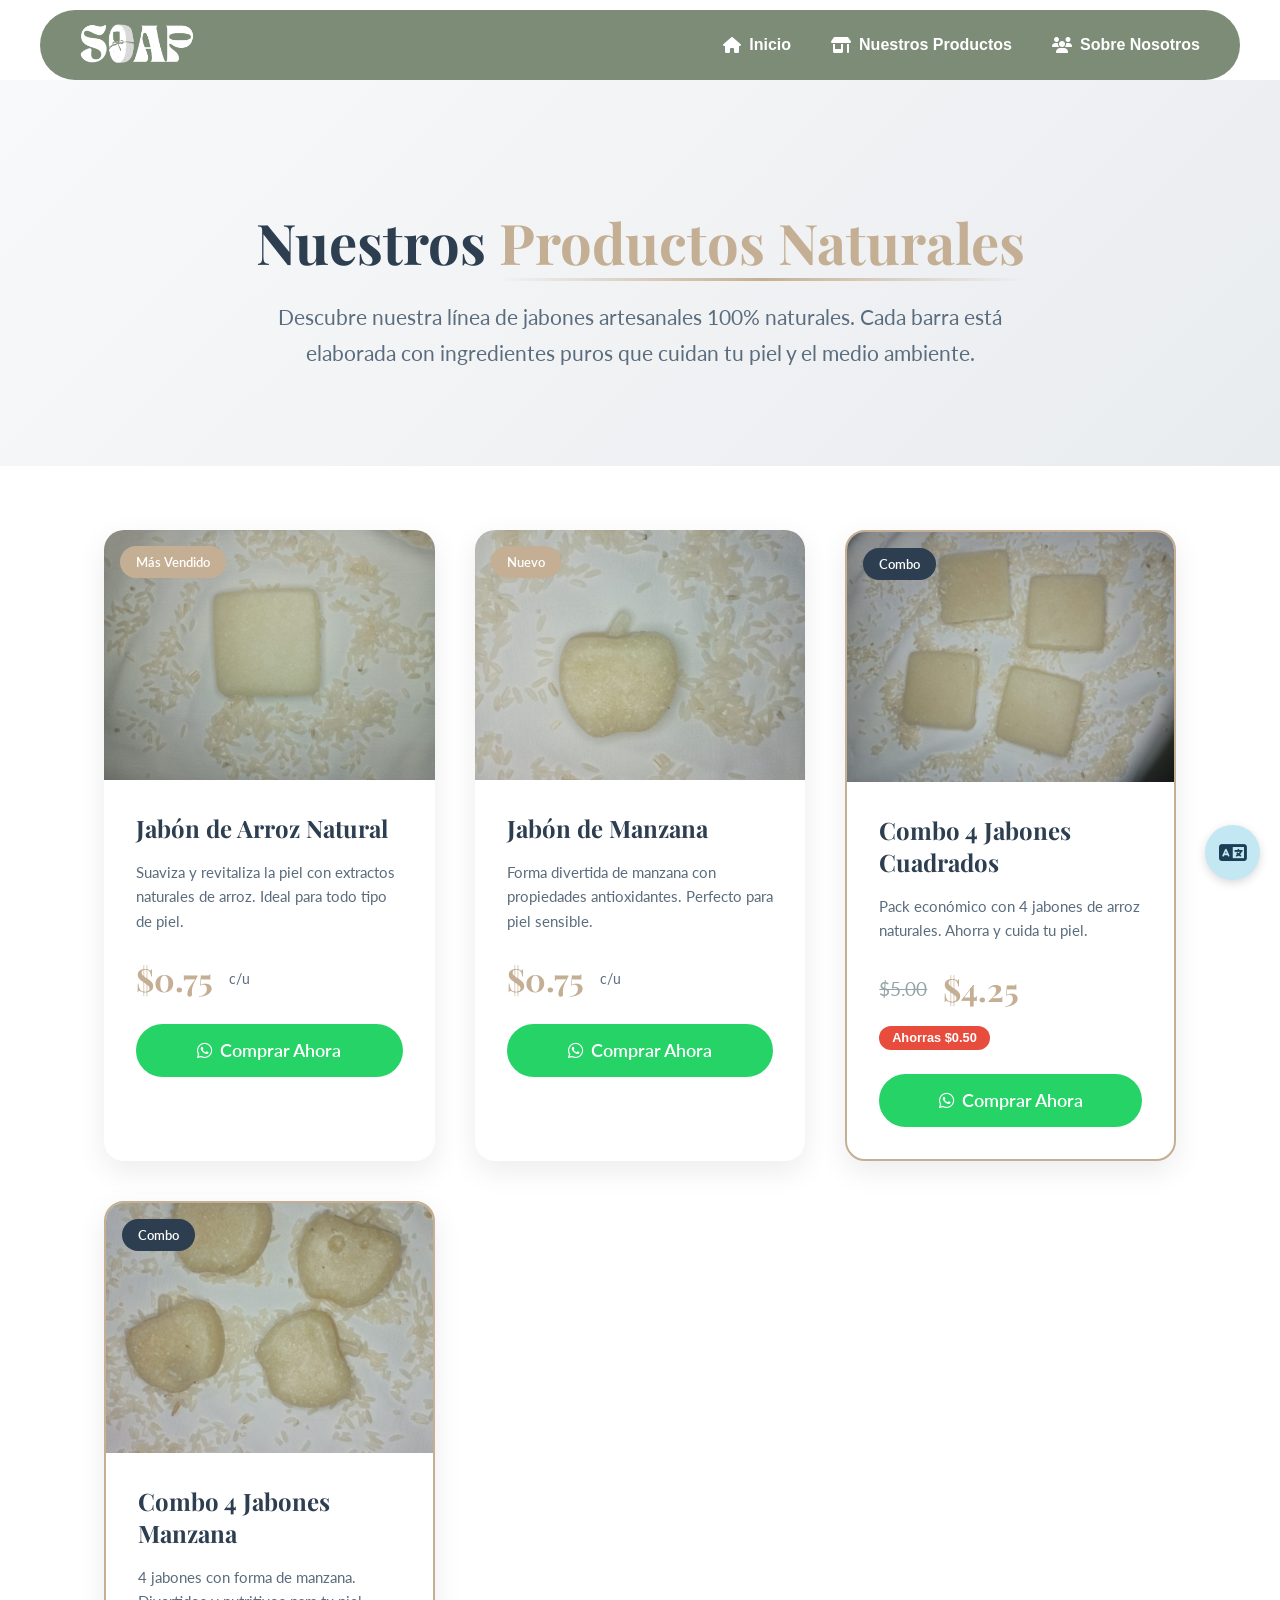
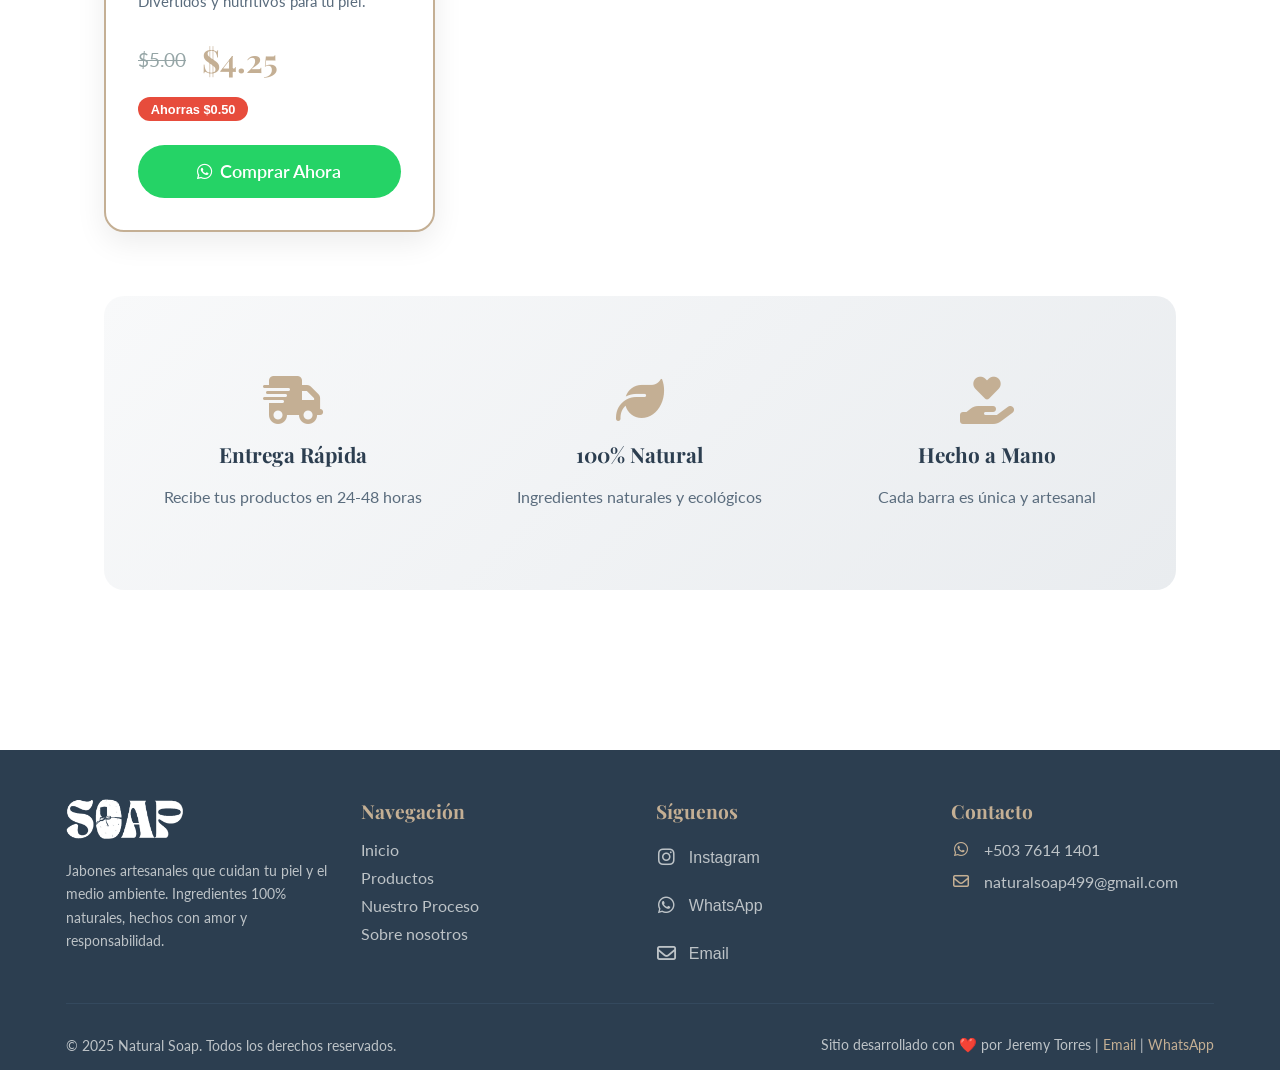
==== productos.html @ 233ad86f "Update productos.html" ====
<!DOCTYPE html>
<html lang="es">
<head>
  <meta charset="UTF-8">
  <meta name="viewport" content="width=device-width, initial-scale=1.0">
  <title>Natural Soap - Productos</title>
    <!-- Google Fonts -->
  <link rel="preconnect" href="https://fonts.googleapis.com">
  <link rel="preconnect" href="https://fonts.gstatic.com" crossorigin>
  <link href="https://fonts.googleapis.com/css2?family=Lato:ital,wght@0,400;0,700;1,400&family=Playfair+Display:wght@700&display=swap" rel="stylesheet">
  <!-- Styles -->
  <link rel="stylesheet" href="assets/css/global.css">
  <link rel="stylesheet" href="https://cdnjs.cloudflare.com/ajax/libs/font-awesome/6.5.0/css/all.min.css">
  <link rel="stylesheet" href="assets/css/pages/productos.css">
  <!-- Favicon -->
  <link rel="icon" href="img-sources/Soap-logo.png">
</head>
<body>
  <header id="main-header">
    <div class="logo">
      <img src="img-sources/soap_fixed_transparent@2x.png" alt="Logo Soap">
    </div>

    <!-- Botón menú hamburguesa redondo - AHORA AL FINAL -->
    <div class="menu-toggle">
      <i class="fa-solid fa-bars"></i>
    </div>

    <nav>
      <ul>
        <li><a href="index.html"><i class="fa-solid fa-house"></i> <span data-translate="header_home">Inicio</span></a></li>
        <li><a href="productos.html"><i class="fa-solid fa-shop"></i> <span data-translate="header_products">Nuestros Productos</span></a></li>
        <li><a href="sobre-nosotros.html"><i class="fa-solid fa-users"></i> <span data-translate="header_about">Sobre Nosotros</span></a></li>
      </ul>
    </nav>
  </header>

  <!-- Burbuja de idioma -->
<div id="lang-bubble" class="lang-bubble">
  <i class="fa-solid fa-language"></i>
  <div class="lang-options">
    <button data-lang="es">🇪🇸 Español</button>
    <button data-lang="en">🇬🇧 English</button>
    <button id="secret-page">🌱 Aprender</button>
  </div>
</div>
<main>


<!-- Hero Section -->
<section class="products-hero">
  <div class="container">
    <div class="hero-content">
      <h1 class="hero-title" data-translate="products_hero_title">Nuestros <span class="highlight">Productos Naturales</span></h1>
      <p class="hero-description" data-translate="products_hero_description">
        Descubre nuestra línea de jabones artesanales 100% naturales. 
        Cada barra está elaborada con ingredientes puros que cuidan tu piel y el medio ambiente.
      </p>
    </div>
  </div>
</section>

<!-- Products Section -->
<section class="products-section">
  <div class="container">
    <div class="products-grid">
      <!-- Jabón de Arroz Individual -->
      <div class="product-card">
        <div class="product-image">
          <img src="img-sources/Soap1.jpeg" alt="Jabón de Arroz" class="product-img">
          <div class="product-badge">Más Vendido</div>
        </div>
        <div class="product-info">
          <h3 class="product-name" data-translate="product_rice_title">Jabón de Arroz Natural</h3>
          <p class="product-description" data-translate="product_rice_description">
            Suaviza y revitaliza la piel con extractos naturales de arroz. Ideal para todo tipo de piel.
          </p>
          <div class="product-price">
            <span class="price">$0.75</span>
            <span class="unit" data-translate="product_unit">c/u</span>
          </div>
          <button class="btn primary buy-btn" data-product="Jabón de Arroz Individual - $0.75">
            <i class="fab fa-whatsapp"></i>
            <span data-translate="product_buy_button">Comprar Ahora</span>
          </button>
        </div>
      </div>

      <!-- Jabón de Manzana Individual -->
      <div class="product-card">
        <div class="product-image">
          <img src="img-sources/Soap2.jpeg" alt="Jabón de Manzana" class="product-img">
          <div class="product-badge">Nuevo</div>
        </div>
        <div class="product-info">
          <h3 class="product-name" data-translate="product_apple_title">Jabón de Manzana</h3>
          <p class="product-description" data-translate="product_apple_description">
            Forma divertida de manzana con propiedades antioxidantes. Perfecto para piel sensible.
          </p>
          <div class="product-price">
            <span class="price">$0.75</span>
            <span class="unit" data-translate="product_unit">c/u</span>
          </div>
          <button class="btn primary buy-btn" data-product="Jabón de Manzana Individual - $0.75">
            <i class="fab fa-whatsapp"></i>
            <span data-translate="product_buy_button">Comprar Ahora</span>
          </button>
        </div>
      </div>

      <!-- Combo 4 Jabones Cuadrados -->
      <div class="product-card combo-card">
        <div class="product-image">
          <img src="img-sources/Soap-combo1.jpeg" alt="Combo 4 Jabones Cuadrados" class="product-img">
          <div class="product-badge combo-badge" data-translate="product_combo">Combo</div>
        </div>
        <div class="product-info">
          <h3 class="product-name" data-translate="product_combo_square_title">Combo 4 Jabones Cuadrados</h3>
          <p class="product-description" data-translate="product_combo_square_description">
            Pack económico con 4 jabones de arroz naturales. Ahorra y cuida tu piel.
          </p>
          <div class="product-price">
            <span class="old-price">$5.00</span>
            <span class="price">$4.25</span>
            <span class="save-badge" data-translate="product_save">Ahorras $0.50</span>
          </div>
          <button class="btn primary buy-btn" data-product="Combo 4 Jabones Cuadrados - $2.50">
            <i class="fab fa-whatsapp"></i>
            <span data-translate="product_buy_button">Comprar Ahora</span>
          </button>
        </div>
      </div>

      <!-- Combo 4 Jabones Manzana -->
      <div class="product-card combo-card">
        <div class="product-image">
          <img src="img-sources/Soap-combo2.jpeg" alt="Combo 4 Jabones Manzana" class="product-img">
          <div class="product-badge combo-badge" data-translate="product_combo">Combo</div>
        </div>
        <div class="product-info">
          <h3 class="product-name" data-translate="product_combo_apple_title">Combo 4 Jabones Manzana</h3>
          <p class="product-description" data-translate="product_combo_apple_description">
            4 jabones con forma de manzana. Divertidos y nutritivos para tu piel.
          </p>
          <div class="product-price">
            <span class="old-price">$5.00</span>
            <span class="price">$4.25</span>
            <span class="save-badge" data-translate="product_save">Ahorras $0.50</span>
          </div>
          <button class="btn primary buy-btn" data-product="Combo 4 Jabones Manzana - $2.50">
            <i class="fab fa-whatsapp"></i>
            <span data-translate="product_buy_button">Comprar Ahora</span>
          </button>
        </div>
      </div>
    </div>

    <!-- Benefits Section -->
    <div class="products-benefits">
      <div class="benefits-grid">
        <div class="benefit-item">
          <i class="fas fa-shipping-fast"></i>
          <h4 data-translate="benefit_delivery_title">Entrega Rápida</h4>
          <p data-translate="benefit_delivery_description">Recibe tus productos en 24-48 horas</p>
        </div>
        <div class="benefit-item">
          <i class="fas fa-leaf"></i>
          <h4 data-translate="benefit_eco_title2">100% Natural</h4>
          <p data-translate="benefit_eco_description2">Ingredientes naturales y ecológicos</p>
        </div>
        <div class="benefit-item">
          <i class="fas fa-hand-holding-heart"></i>
          <h4 data-translate="benefit_handmade_title2">Hecho a Mano</h4>
          <p data-translate="benefit_handmade_description2">Cada barra es única y artesanal</p>
        </div>
      </div>
    </div>
  </div>
</section>


<footer class="main-footer">
  <div class="container">
    <div class="footer-content">
      <!-- Columna 1: Logo y descripción -->
      <div class="footer-column">
        <img src="img-sources/soap_fixed_transparent@2x.png" alt="Natural Soap" class="footer-logo">
        <p class="footer-description" data-translate="footer_description">
          Jabones artesanales que cuidan tu piel y el medio ambiente. 
          Ingredientes 100% naturales, hechos con amor y responsabilidad.
        </p>
      </div>

      <!-- Columna 2: Enlaces rápidos -->
      <div class="footer-column">
        <h4 data-translate="footer_navigation">Navegación</h4>
        <ul class="footer-links">
          <li><a href="index.php" data-translate="footer_links_home">Inicio</a></li>
          <li><a href="productos.php" data-translate="footer_links_products">Productos</a></li>
          <li><a href="index.php#proceso" data-translate="footer_links_process">Nuestro Proceso</a></li>
          <li><a href="sobre-nosotros.php" data-translate="footer_links_about">Sobre nosotros</a></li>
        </ul>
      </div>

      <!-- Columna 3: Redes sociales -->
      <div class="footer-column">
        <h4 data-translate="footer_follow">Síguenos</h4>
        <div class="social-links">
          <a href="https://instagram.com/naturalsoap" target="_blank" class="social-link">
            <i class="fab fa-instagram"></i>
            <span data-translate="footer_instagram">Instagram</span>
          </a>
          <a href="https://wa.me/50376141401" target="_blank" class="social-link">
            <i class="fab fa-whatsapp"></i>
            <span data-translate="footer_whatsapp">WhatsApp</span>
          </a>
          <a href="mailto:naturalsoap499@gmail.com" class="social-link">
            <i class="far fa-envelope"></i>
            <span data-translate="footer_email">Email</span>
          </a>
        </div>
      </div>

      <!-- Columna 4: Contacto -->
      <div class="footer-column">
        <h4 data-translate="footer_contact">Contacto</h4>
        <div class="contact-info">
          <p><i class="fab fa-whatsapp"></i> <span data-translate="footer_phone">+503 7614 1401</span></p>
          <p><i class="far fa-envelope"></i> naturalsoap499@gmail.com</p>
        </div>
      </div>
    </div>

    <!-- Línea divisoria -->
    <div class="footer-divider"></div>

    <!-- Créditos discretos -->
    <div class="footer-bottom">
      <div class="copyright">
        <p data-translate="footer_copyright">&copy; 2025 Natural Soap. Todos los derechos reservados.</p>
      </div>
      <div class="developer-credit">
        <p>
          <span data-translate="footer_developer">Sitio desarrollado con ❤️ por Jeremy Torres</span> | 
          <a href="mailto:jeremy.torres2026@adoc.superate.org.sv" class="credit-link" data-translate="footer_developer_email">Email</a> | 
          <a href="https://wa.me/50361429731" target="_blank" class="credit-link" data-translate="footer_developer_whatsapp">WhatsApp</a>
        </p>
      </div>
    </div>
  </div>
</footer>

</main>
  <script src="assets/js/global.js"></script>
  <script src="assets/js/pages/productos.js"></script>
</body>

</html>
---- assets/css/global.css ----
/* Reset */
* {
  margin: 0;
  padding: 0;
  box-sizing: border-box;
}

body {
  font-family: Arial, sans-serif;
  padding-top: 80px;
}

/* Header */
#main-header {
  position: fixed;
  top: 0;
  left: 50%;
  transform: translateX(-50%);
  width: 95%;
  max-width: 1200px;
  margin: 10px auto;
  background-color: #7C8C77;
  border-radius: 50px;
  display: flex;
  align-items: center;
  justify-content: space-between;
  padding: 0.8rem 2.5rem;
  transition: all 0.3s ease;
  z-index: 1000;
}

#main-header.scrolled {
  background-color: rgba(124, 140, 119, 0.90);
  box-shadow: 0 2px 10px rgba(0,0,0,0.3);
}

.logo img {
  height: 40px;
}

/* Navegación desktop */
nav ul {
  display: flex;
  list-style: none;
  gap: 2.5rem;
}

nav a {
  text-decoration: none;
  color: #fff;
  font-weight: bold;
  display: flex;
  align-items: center;
  gap: 0.5rem;
  transition: color 0.3s ease;
  padding: 0.5rem 0;
}

nav a:hover {
  color: #c8e6c9;
}

/* Menú Hamburguesa Redondo - POSICIÓN CORREGIDA */
.menu-toggle {
  display: none;
  width: 45px;
  height: 45px;
  border-radius: 50%;
  background: rgba(255, 255, 255, 0.2);
  justify-content: center;
  align-items: center;
  cursor: pointer;
  transition: all 0.3s cubic-bezier(0.4, 0, 0.2, 1);
  color: white;
  font-weight: bold;
  font-size: 1.2rem;
  border: none;
  z-index: 1002;
  margin-left: auto; /* ESTA LÍNEA LO EMPUJA A LA DERECHA */
}

.menu-toggle:hover {
  background: rgba(255, 255, 255, 0.3);
  transform: scale(1.05);
}

.menu-toggle.active {
  background: rgba(255, 255, 255, 0.25);
}

/* Overlay - EFECTO MEJORADO */
.overlay {
  position: fixed;
  top: 0;
  left: 0;
  width: 100%;
  height: 100%;
  background: rgba(0,0,0,0.7); /* MÁS OSCURO PARA MEJOR FOCO */
  z-index: 998;
  display: none;
  opacity: 0;
  transition: opacity 0.4s ease;
  backdrop-filter: blur(2px); /* EFECTO DE DESENFOQUE MEJORADO */
}

.overlay.active {
  display: block;
  opacity: 1;
}

/* Responsive */
@media (max-width: 768px) {
  #main-header {
    padding: 0.8rem 1.5rem;
    width: 90%;
  }
  
  .menu-toggle {
    display: flex;
    position: relative;
    right: 0;
  }

  /* Ocultar navegación normal en móvil */
  nav ul {
    position: fixed;
    top: 0;
    right: -100%;
    width: 80%;
    max-width: 300px;
    height: 100vh;
    background-color: #7C8C77;
    flex-direction: column;
    justify-content: flex-start;
    align-items: center;
    padding-top: 100px;
    gap: 2rem;
    transition: all 0.4s cubic-bezier(0.4, 0, 0.2, 1);
    z-index: 1001;
    margin: 0;
    border-radius: 0;
    box-shadow: -5px 0 15px rgba(0,0,0,0.3);
  }

  nav ul.active {
    right: 0;
  }

  /* Efecto scrolled para el menú móvil */
  #main-header.scrolled nav ul {
    background-color: rgba(124, 140, 119, 0.88);
  }

  nav a {
    font-size: 1.1rem;
    padding: 0.8rem 1.5rem;
    border-radius: 25px;
    transition: all 0.3s ease;
    width: 100%;
    text-align: center;
    justify-content: center;
  }

  nav a:hover {
    background: rgba(255, 255, 255, 0.1);
    color: #c8e6c9;
  }

  /* Asegurar que el botón hamburguesa esté a la derecha */
  #main-header {
    justify-content: space-between;
  }
  
  .menu-toggle {
    order: 2; /* Fuerza al botón a estar al final */
  }
  
  .logo {
    order: 1; /* Logo al inicio */
  }
  
  nav {
    order: 3; /* Navegación al final (oculta en móvil) */
  }
}

/* Estilos adicionales para asegurar posición del botón */
@media (max-width: 768px) {
  #main-header {
    display: flex;
    justify-content: space-between;
    align-items: center;
  }
  
  .menu-toggle {
    margin-left: auto;
    flex-shrink: 0;
  }
}

/* Footer Styles */
.main-footer {
  background: #2c3e50;
  color: #ecf0f1;
  padding: 3rem 0 1rem;
  margin-top: 4rem;
}

.footer-content {
  display: grid;
  grid-template-columns: repeat(auto-fit, minmax(250px, 1fr));
  gap: 2rem;
  margin-bottom: 2rem;
}

.footer-column h4 {
  font-family: 'Playfair Display', serif;
  color: #C4AF94;
  margin-bottom: 1rem;
  font-size: 1.2rem;
}

.footer-logo {
  max-width: 120px;
  margin-bottom: 1rem;
  filter: brightness(0) invert(1);
}

.footer-description {
  font-family: 'Lato', sans-serif;
  line-height: 1.6;
  color: #bdc3c7;
  font-size: 0.9rem;
}

.footer-links {
  list-style: none;
  padding: 0;
}

.footer-links li {
  margin-bottom: 0.5rem;
}

.footer-links a {
  color: #bdc3c7;
  text-decoration: none;
  transition: color 0.3s ease;
  font-family: 'Lato', sans-serif;
}

.footer-links a:hover {
  color: #C4AF94;
}

.social-links {
  display: flex;
  flex-direction: column;
  gap: 0.8rem;
}

.social-link {
  display: flex;
  align-items: center;
  gap: 0.8rem;
  color: #bdc3c7;
  text-decoration: none;
  transition: all 0.3s ease;
  padding: 0.5rem 0;
}

.social-link:hover {
  color: #C4AF94;
  transform: translateX(5px);
}

.social-link i {
  font-size: 1.2rem;
  width: 20px;
  text-align: center;
}

.contact-info p {
  display: flex;
  align-items: center;
  gap: 0.8rem;
  color: #bdc3c7;
  margin-bottom: 0.8rem;
  font-family: 'Lato', sans-serif;
}

.contact-info i {
  color: #C4AF94;
  width: 20px;
  text-align: center;
}

.footer-divider {
  border-top: 1px solid #34495e;
  margin: 2rem 0;
}

.footer-bottom {
  display: flex;
  justify-content: space-between;
  align-items: center;
  flex-wrap: wrap;
  gap: 1rem;
}

.footer-bottom p {
  margin: 0;
  color: #bdc3c7;
  font-family: 'Lato', sans-serif;
  font-size: 0.9rem;
}

.developer-credit {
  text-align: right;
}

.credit-link {
  color: #C4AF94;
  text-decoration: none;
  transition: color 0.3s ease;
}

.credit-link:hover {
  color: #ecf0f1;
  text-decoration: underline;
}

/* Responsive Design */
@media (max-width: 768px) {
  .footer-content {
    grid-template-columns: 1fr;
    text-align: center;
  }

  .social-links {
    align-items: center;
  }

  .contact-info p {
    justify-content: center;
  }

  .footer-bottom {
    flex-direction: column;
    text-align: center;
  }

  .developer-credit {
    text-align: center;
  }
}

@media (max-width: 480px) {
  .main-footer {
    padding: 2rem 0 1rem;
  }
  
  .footer-content {
    gap: 1.5rem;
  }
}


/* Estilo burbuja de idiomas*/

.lang-bubble {
  position: fixed;
  bottom: 20px;
  right: 20px;
  background: #c3e7f3; /* azul celeste pastel pálido */
  border-radius: 50%;
  width: 55px;
  height: 55px;
  display: flex;
  align-items: center;
  justify-content: center;
  box-shadow: 0 3px 10px rgba(0,0,0,0.15);
  cursor: pointer;
  z-index: 9999;
  font-size: 22px;
  color: #1b3f56;
  transition: all 0.3s ease;
}

.lang-bubble:hover {
  background: #b0def0;
}

.lang-options {
  position: absolute;
  bottom: 70px;
  right: 0;
  background: #ffffff;
  border-radius: 10px;
  box-shadow: 0 3px 10px rgba(0,0,0,0.15);
  display: none;
  flex-direction: column;
  padding: 5px;
}

.lang-options button {
  border: none;
  background: none;
  padding: 8px 12px;
  cursor: pointer;
  text-align: left;
  font-size: 14px;
  transition: background 0.2s;
}

.lang-options button:hover {
  background: #eef6f8;
}

.lang-bubble.active .lang-options {
  display: flex;
}


/* Asegurar que el footer tenga el mismo padding que las demás secciones */
.main-footer .container {
  max-width: 1200px;
  margin: 0 auto;
  padding: 0 2%;
}

/* Para pantallas muy pequeñas */
@media (max-width: 480px) {
  .main-footer .container {
    padding: 0 1rem;
  }
}
---- assets/css/pages/productos.css ----
/* Products Page Styles */
.products-hero {
  background: linear-gradient(135deg, #f8f9fa 0%, #e9ecef 100%);
  padding: 8rem 0 4rem;
  text-align: center;
}

.products-hero .hero-content {
  max-width: 800px;
  margin: 0 auto;
}

.products-hero .hero-title {
  font-family: 'Playfair Display', serif;
  font-size: 3.5rem;
  font-weight: 700;
  line-height: 1.2;
  color: #2c3e50;
  margin-bottom: 1.5rem;
  opacity: 0;
  animation: fadeInUp 1s ease 0.2s forwards;
}

.products-hero .hero-description {
  font-family: 'Lato', sans-serif;
  font-size: 1.3rem;
  line-height: 1.7;
  color: #5a6c7d;
  margin-bottom: 2rem;
  opacity: 0;
  animation: fadeInUp 1s ease 0.5s forwards;
}

.highlight {
  color: #C4AF94;
  position: relative;
}

.highlight::after {
  content: '';
  position: absolute;
  bottom: -2px;
  left: 0;
  width: 100%;
  height: 3px;
  background: linear-gradient(90deg, transparent, #C4AF94, transparent);
  animation: pulseLine 2s ease-in-out infinite;
}

/* Products Section */
.products-section {
  padding: 4rem 0 6rem;
  background: white;
}

.container {
  max-width: 1200px;
  margin: 0 auto;
  padding: 0 5%;
}

.products-grid {
  display: grid;
  grid-template-columns: repeat(auto-fit, minmax(280px, 1fr));
  gap: 2.5rem;
  margin-bottom: 4rem;
}

.product-card {
  background: white;
  border-radius: 20px;
  overflow: hidden;
  box-shadow: 0 10px 30px rgba(0, 0, 0, 0.08);
  transition: all 0.3s cubic-bezier(0.4, 0, 0.2, 1);
  position: relative;
  opacity: 0;
  transform: translateY(30px);
}

.product-card.visible {
  opacity: 1;
  transform: translateY(0);
}

.product-card:hover {
  transform: translateY(-10px);
  box-shadow: 0 20px 40px rgba(0, 0, 0, 0.15);
}

.combo-card {
  border: 2px solid #C4AF94;
}

.product-image {
  position: relative;
  height: 250px;
  overflow: hidden;
  background: linear-gradient(135deg, #f8f9fa 0%, #e9ecef 100%);
}

.product-img {
  width: 100%;
  height: 100%;
  object-fit: cover;
  transition: transform 0.5s ease;
}

.product-card:hover .product-img {
  transform: scale(1.05);
}

.product-badge {
  position: absolute;
  top: 1rem;
  left: 1rem;
  background: #C4AF94;
  color: white;
  padding: 0.5rem 1rem;
  border-radius: 25px;
  font-family: 'Lato', sans-serif;
  font-size: 0.8rem;
  font-weight: 600;
  z-index: 2;
}

.combo-badge {
  background: #2c3e50;
}

.product-info {
  padding: 2rem;
}

.product-name {
  font-family: 'Playfair Display', serif;
  font-size: 1.5rem;
  color: #2c3e50;
  margin-bottom: 1rem;
}

.product-description {
  font-family: 'Lato', sans-serif;
  color: #5a6c7d;
  line-height: 1.6;
  margin-bottom: 1.5rem;
  font-size: 0.95rem;
}

.product-price {
  display: flex;
  align-items: center;
  gap: 1rem;
  margin-bottom: 1.5rem;
  flex-wrap: wrap;
}

.price {
  font-family: 'Playfair Display', serif;
  font-size: 2rem;
  font-weight: 700;
  color: #C4AF94;
}

.old-price {
  font-family: 'Lato', sans-serif;
  font-size: 1.2rem;
  color: #95a5a6;
  text-decoration: line-through;
}

.unit {
  font-family: 'Lato', sans-serif;
  color: #5a6c7d;
  font-size: 0.9rem;
}

.save-badge {
  background: #e74c3c;
  color: white;
  padding: 0.3rem 0.8rem;
  border-radius: 15px;
  font-size: 0.8rem;
  font-weight: 600;
}

/* Buy Button */
.buy-btn {
  width: 100%;
  padding: 1rem 2rem;
  border-radius: 50px;
  border: none;
  background: #25D366;
  color: white;
  font-family: 'Lato', sans-serif;
  font-weight: 600;
  font-size: 1.1rem;
  cursor: pointer;
  transition: all 0.3s ease;
  display: flex;
  align-items: center;
  justify-content: center;
  gap: 0.5rem;
}

.buy-btn:hover {
  background: #20bd5c;
  transform: translateY(-2px);
  box-shadow: 0 8px 20px rgba(37, 211, 102, 0.3);
}

/* Benefits Section */
.products-benefits {
  margin-top: 4rem;
  padding: 3rem 2rem;
  background: linear-gradient(135deg, #f8f9fa 0%, #e9ecef 100%);
  border-radius: 20px;
}

.benefits-grid {
  display: grid;
  grid-template-columns: repeat(auto-fit, minmax(250px, 1fr));
  gap: 2rem;
}

.benefit-item {
  text-align: center;
  padding: 2rem 1rem;
}

.benefit-item i {
  font-size: 3rem;
  color: #C4AF94;
  margin-bottom: 1rem;
}

.benefit-item h4 {
  font-family: 'Playfair Display', serif;
  font-size: 1.3rem;
  color: #2c3e50;
  margin-bottom: 1rem;
}

.benefit-item p {
  font-family: 'Lato', sans-serif;
  color: #5a6c7d;
  line-height: 1.6;
}

/* Animations */
@keyframes fadeInUp {
  from {
    opacity: 0;
    transform: translateY(30px);
  }
  to {
    opacity: 1;
    transform: translateY(0);
  }
}

@keyframes pulseLine {
  0%, 100% {
    opacity: 0.5;
  }
  50% {
    opacity: 1;
  }
}

/* Responsive Design */
@media (max-width: 768px) {
  .products-hero {
    padding: 6rem 0 3rem;
  }
  
  .products-hero .hero-title {
    font-size: 2.5rem;
  }
  
  .products-hero .hero-description {
    font-size: 1.1rem;
  }
  
  .products-grid {
    grid-template-columns: 1fr;
    gap: 2rem;
  }
  
  .product-info {
    padding: 1.5rem;
  }
  
  .product-name {
    font-size: 1.3rem;
  }
  
  .benefits-grid {
    grid-template-columns: 1fr;
  }
}

@media (max-width: 480px) {
  .products-hero .hero-title {
    font-size: 2rem;
  }
  
  .product-price {
    flex-direction: column;
    align-items: flex-start;
    gap: 0.5rem;
  }
  
  .products-benefits {
    padding: 2rem 1rem;
  }
}
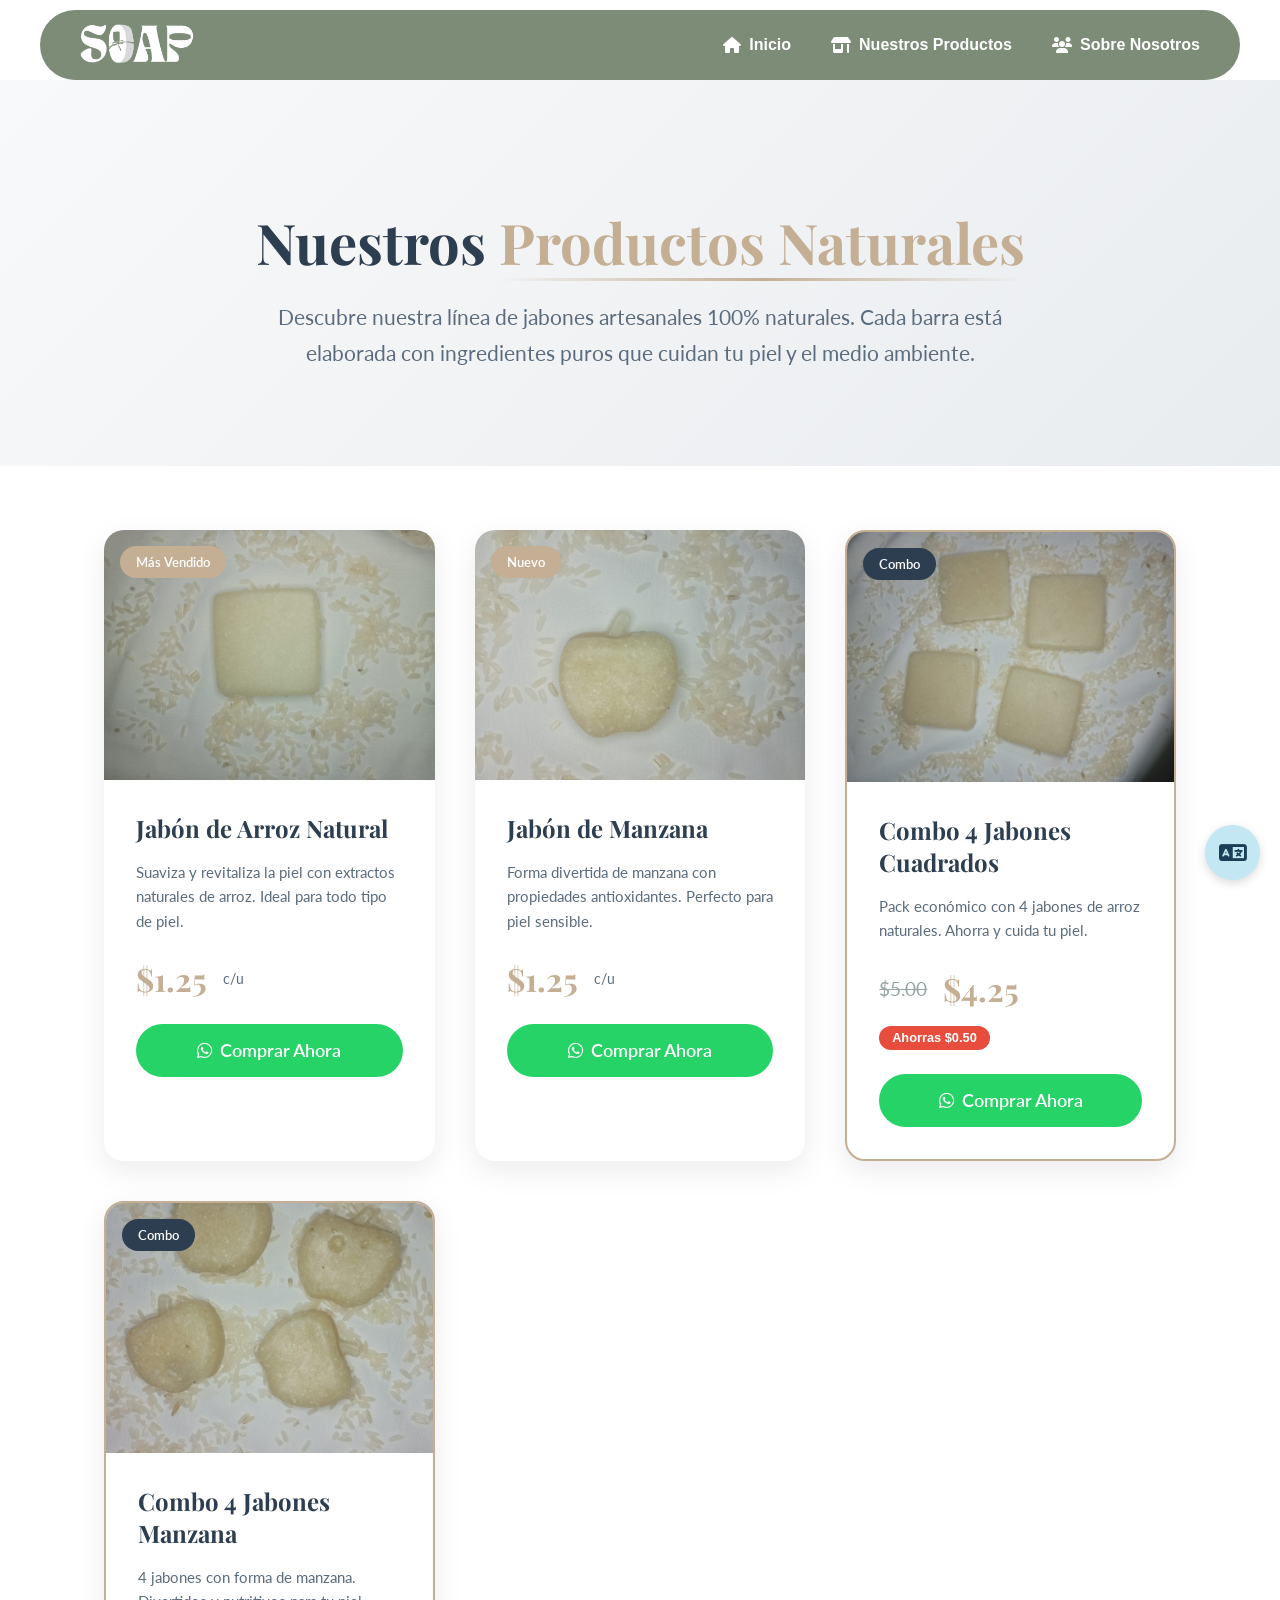
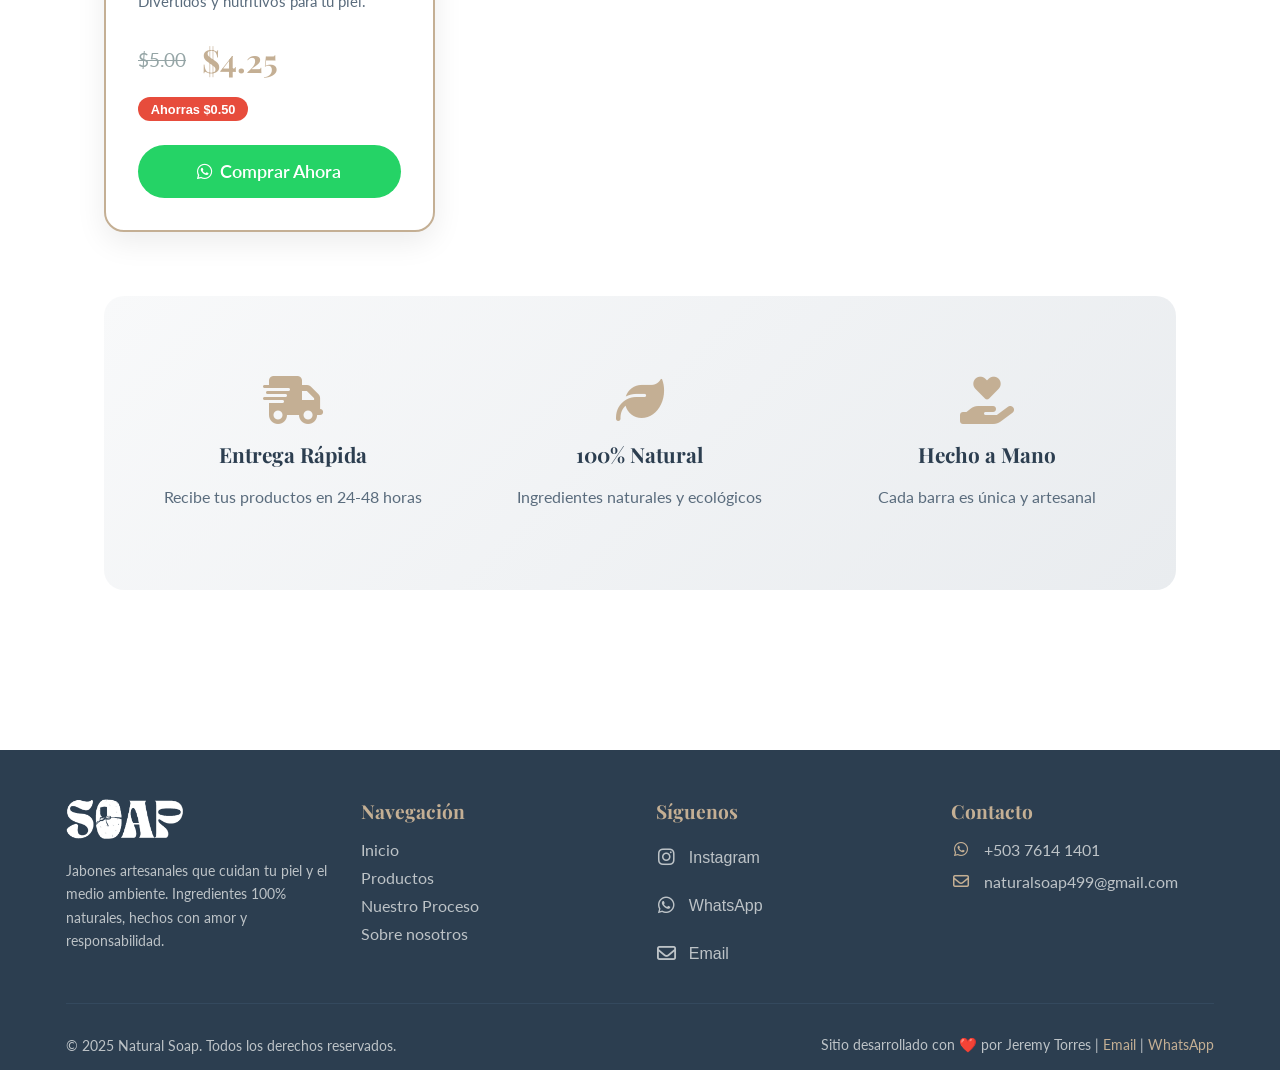
==== commit 578927ad: "Update productos.html" ====
--- a/productos.html
+++ b/productos.html
@@ -76,10 +76,10 @@
             Suaviza y revitaliza la piel con extractos naturales de arroz. Ideal para todo tipo de piel.
           </p>
           <div class="product-price">
-            <span class="price">$0.75</span>
+            <span class="price">$1.25</span>
             <span class="unit" data-translate="product_unit">c/u</span>
           </div>
-          <button class="btn primary buy-btn" data-product="Jabón de Arroz Individual - $0.75">
+          <button class="btn primary buy-btn" data-product="Jabón de Arroz Individual - $1.25">
             <i class="fab fa-whatsapp"></i>
             <span data-translate="product_buy_button">Comprar Ahora</span>
           </button>
@@ -98,10 +98,10 @@
             Forma divertida de manzana con propiedades antioxidantes. Perfecto para piel sensible.
           </p>
           <div class="product-price">
-            <span class="price">$0.75</span>
+            <span class="price">$1.25</span>
             <span class="unit" data-translate="product_unit">c/u</span>
           </div>
-          <button class="btn primary buy-btn" data-product="Jabón de Manzana Individual - $0.75">
+          <button class="btn primary buy-btn" data-product="Jabón de Manzana Individual - $1.25">
             <i class="fab fa-whatsapp"></i>
             <span data-translate="product_buy_button">Comprar Ahora</span>
           </button>
@@ -122,9 +122,9 @@
           <div class="product-price">
             <span class="old-price">$5.00</span>
             <span class="price">$4.25</span>
-            <span class="save-badge" data-translate="product_save">Ahorras $0.50</span>
-          </div>
-          <button class="btn primary buy-btn" data-product="Combo 4 Jabones Cuadrados - $2.50">
+            <span class="save-badge" data-translate="product_save">Ahorras $0.75</span>
+          </div>
+          <button class="btn primary buy-btn" data-product="Combo 4 Jabones Cuadrados - $4.25">
             <i class="fab fa-whatsapp"></i>
             <span data-translate="product_buy_button">Comprar Ahora</span>
           </button>
@@ -145,9 +145,9 @@
           <div class="product-price">
             <span class="old-price">$5.00</span>
             <span class="price">$4.25</span>
-            <span class="save-badge" data-translate="product_save">Ahorras $0.50</span>
-          </div>
-          <button class="btn primary buy-btn" data-product="Combo 4 Jabones Manzana - $2.50">
+            <span class="save-badge" data-translate="product_save">Ahorras $0.75</span>
+          </div>
+          <button class="btn primary buy-btn" data-product="Combo 4 Jabones Manzana - $4.25">
             <i class="fab fa-whatsapp"></i>
             <span data-translate="product_buy_button">Comprar Ahora</span>
           </button>
@@ -195,10 +195,10 @@
       <div class="footer-column">
         <h4 data-translate="footer_navigation">Navegación</h4>
         <ul class="footer-links">
-          <li><a href="index.php" data-translate="footer_links_home">Inicio</a></li>
-          <li><a href="productos.php" data-translate="footer_links_products">Productos</a></li>
-          <li><a href="index.php#proceso" data-translate="footer_links_process">Nuestro Proceso</a></li>
-          <li><a href="sobre-nosotros.php" data-translate="footer_links_about">Sobre nosotros</a></li>
+          <li><a href="index.html" data-translate="footer_links_home">Inicio</a></li>
+          <li><a href="productos.html" data-translate="footer_links_products">Productos</a></li>
+          <li><a href="index.html#proceso" data-translate="footer_links_process">Nuestro Proceso</a></li>
+          <li><a href="sobre-nosotros.html" data-translate="footer_links_about">Sobre nosotros</a></li>
         </ul>
       </div>
 
@@ -256,3 +256,6 @@
 </body>
 
 </html>
+
+
+
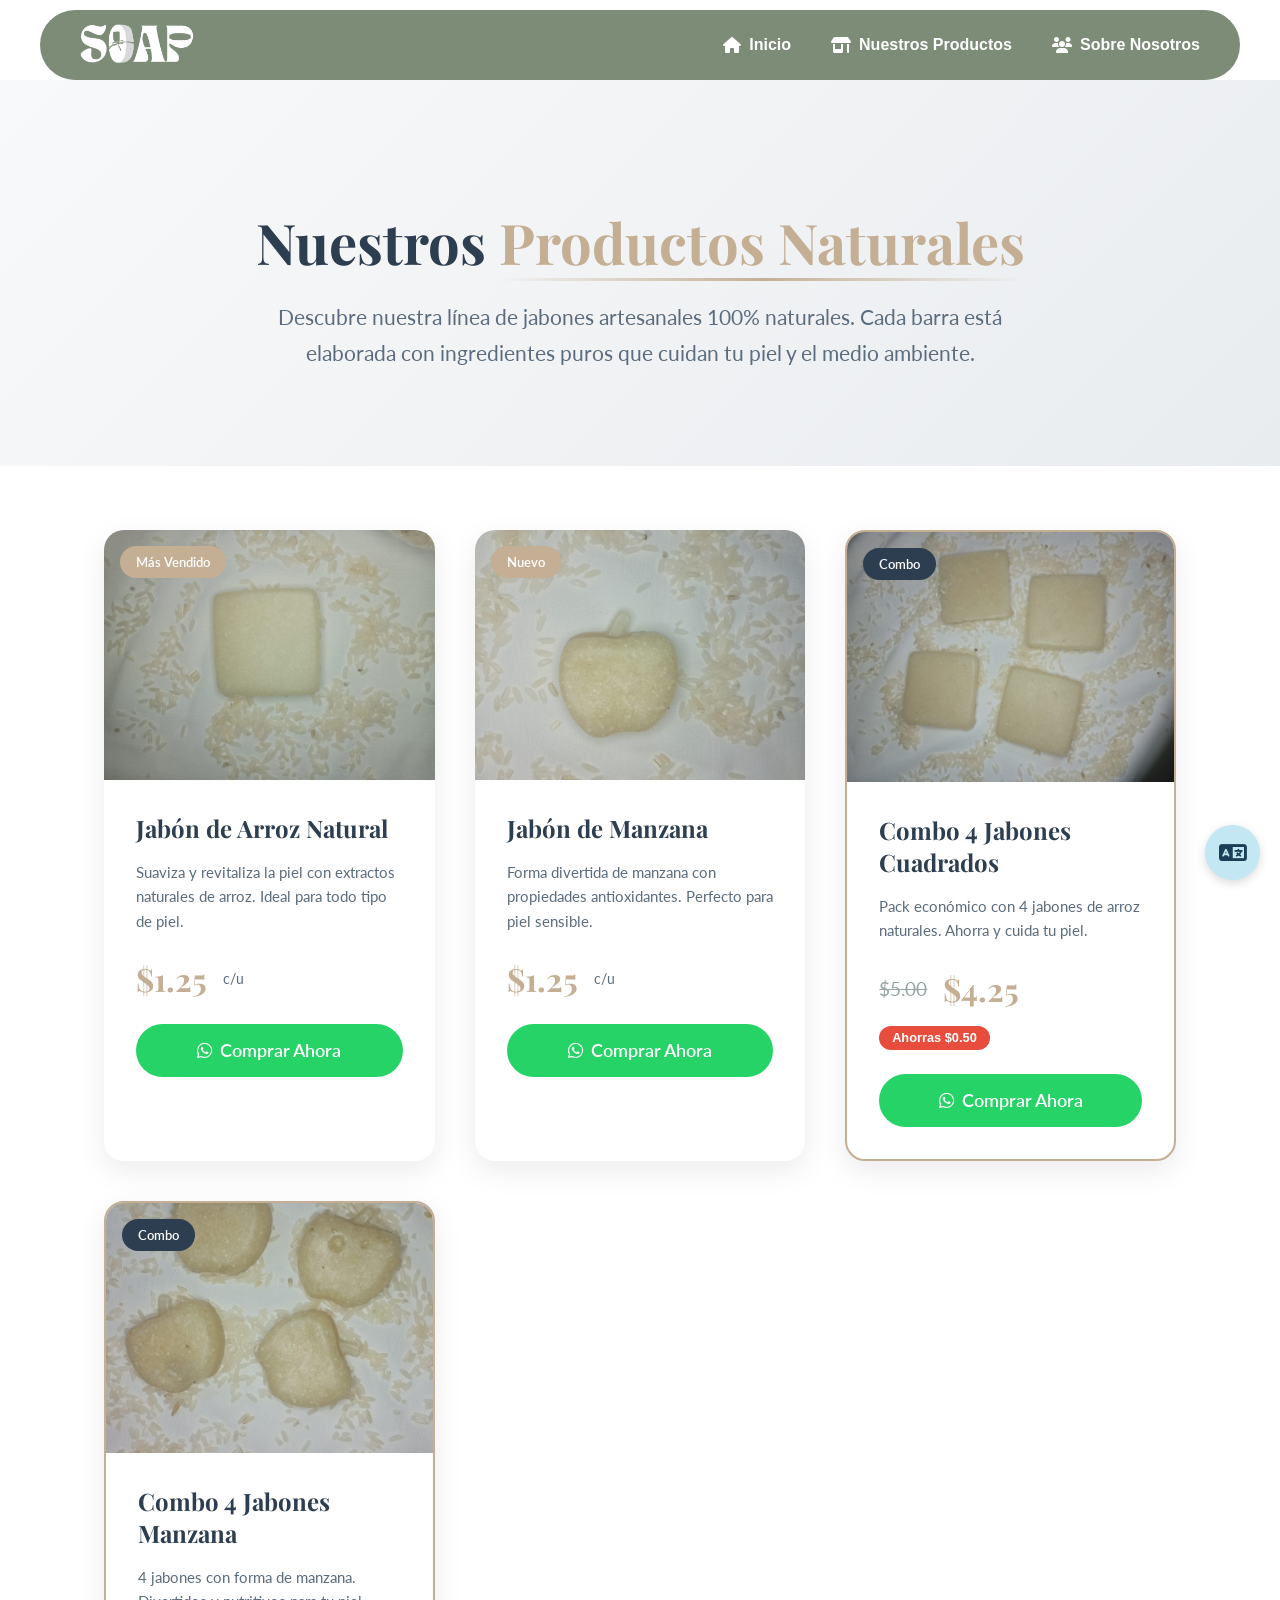
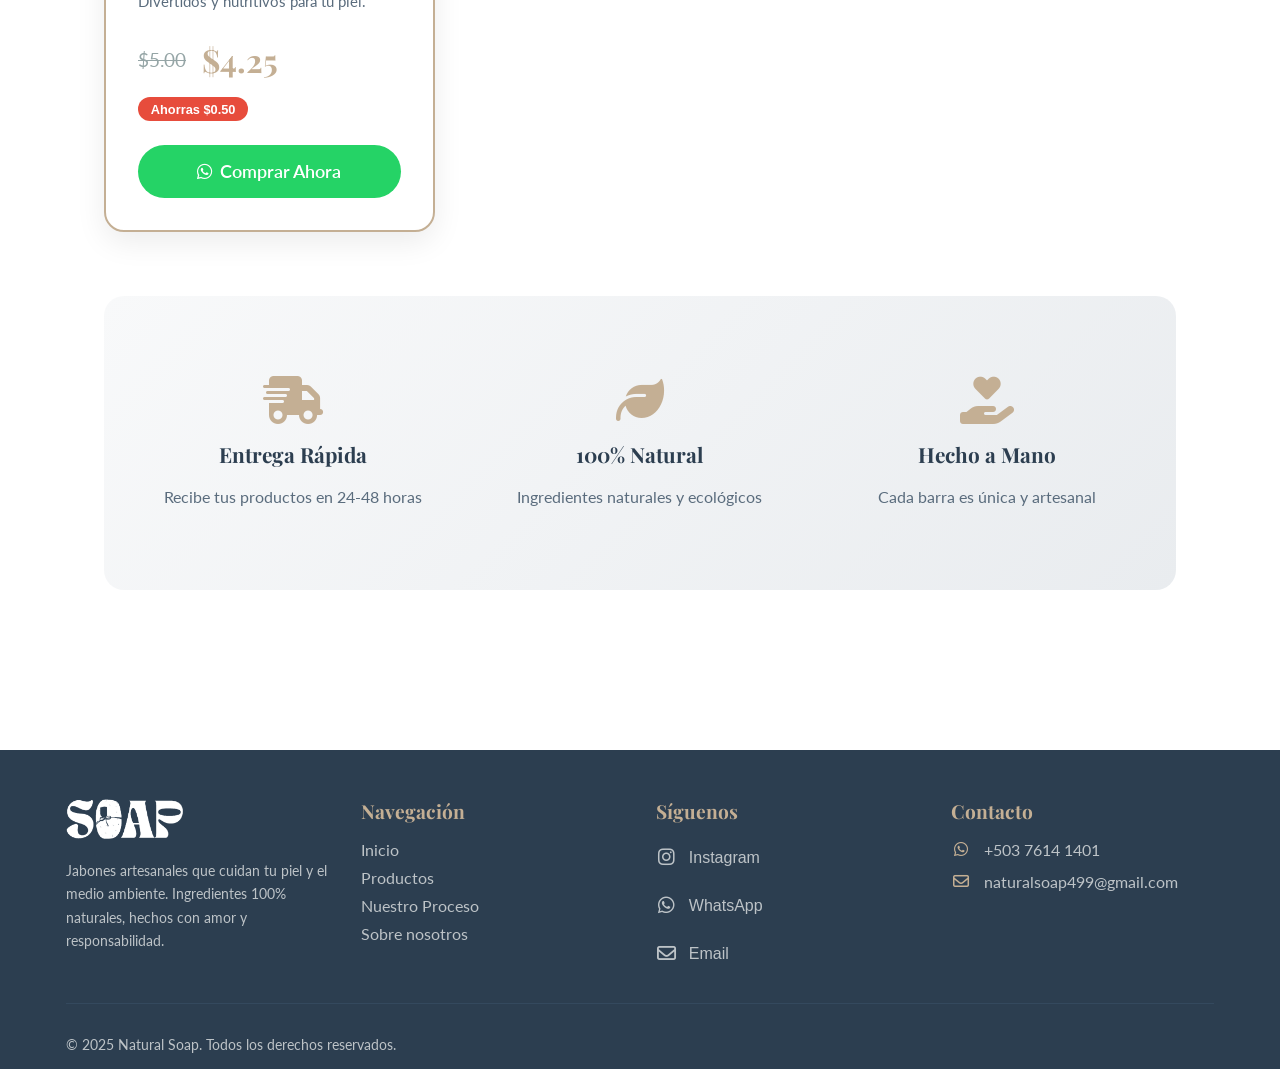
==== commit d66a5e57: "Add files via upload" ====
--- a/productos.html
+++ b/productos.html
@@ -206,7 +206,7 @@
       <div class="footer-column">
         <h4 data-translate="footer_follow">Síguenos</h4>
         <div class="social-links">
-          <a href="https://instagram.com/naturalsoap" target="_blank" class="social-link">
+          <a href="https://www.instagram.com/natura_soap_2025/" target="_blank" class="social-link">
             <i class="fab fa-instagram"></i>
             <span data-translate="footer_instagram">Instagram</span>
           </a>
@@ -235,27 +235,22 @@
     <div class="footer-divider"></div>
 
     <!-- Créditos discretos -->
-    <div class="footer-bottom">
-      <div class="copyright">
-        <p data-translate="footer_copyright">&copy; 2025 Natural Soap. Todos los derechos reservados.</p>
-      </div>
-      <div class="developer-credit">
-        <p>
-          <span data-translate="footer_developer">Sitio desarrollado con ❤️ por Jeremy Torres</span> | 
-          <a href="mailto:jeremy.torres2026@adoc.superate.org.sv" class="credit-link" data-translate="footer_developer_email">Email</a> | 
-          <a href="https://wa.me/50361429731" target="_blank" class="credit-link" data-translate="footer_developer_whatsapp">WhatsApp</a>
-        </p>
-      </div>
-    </div>
-  </div>
-</footer>
+    <div class="footer-bottom">
+      <div class="copyright">
+        <p data-translate="footer_copyright">&copy; 2025 Natural Soap. Todos los derechos reservados.</p>
+      </div>
+    </div>
+  </div>
+</footer>
 
 </main>
-  <script src="assets/js/global.js"></script>
-  <script src="assets/js/pages/productos.js"></script>
-</body>
+  <script src="assets/js/translations.js"></script>
+  <script src="assets/js/global.js"></script>
+  <script src="assets/js/pages/productos.js"></script>
+</body>
 
 </html>
 
 
 
+
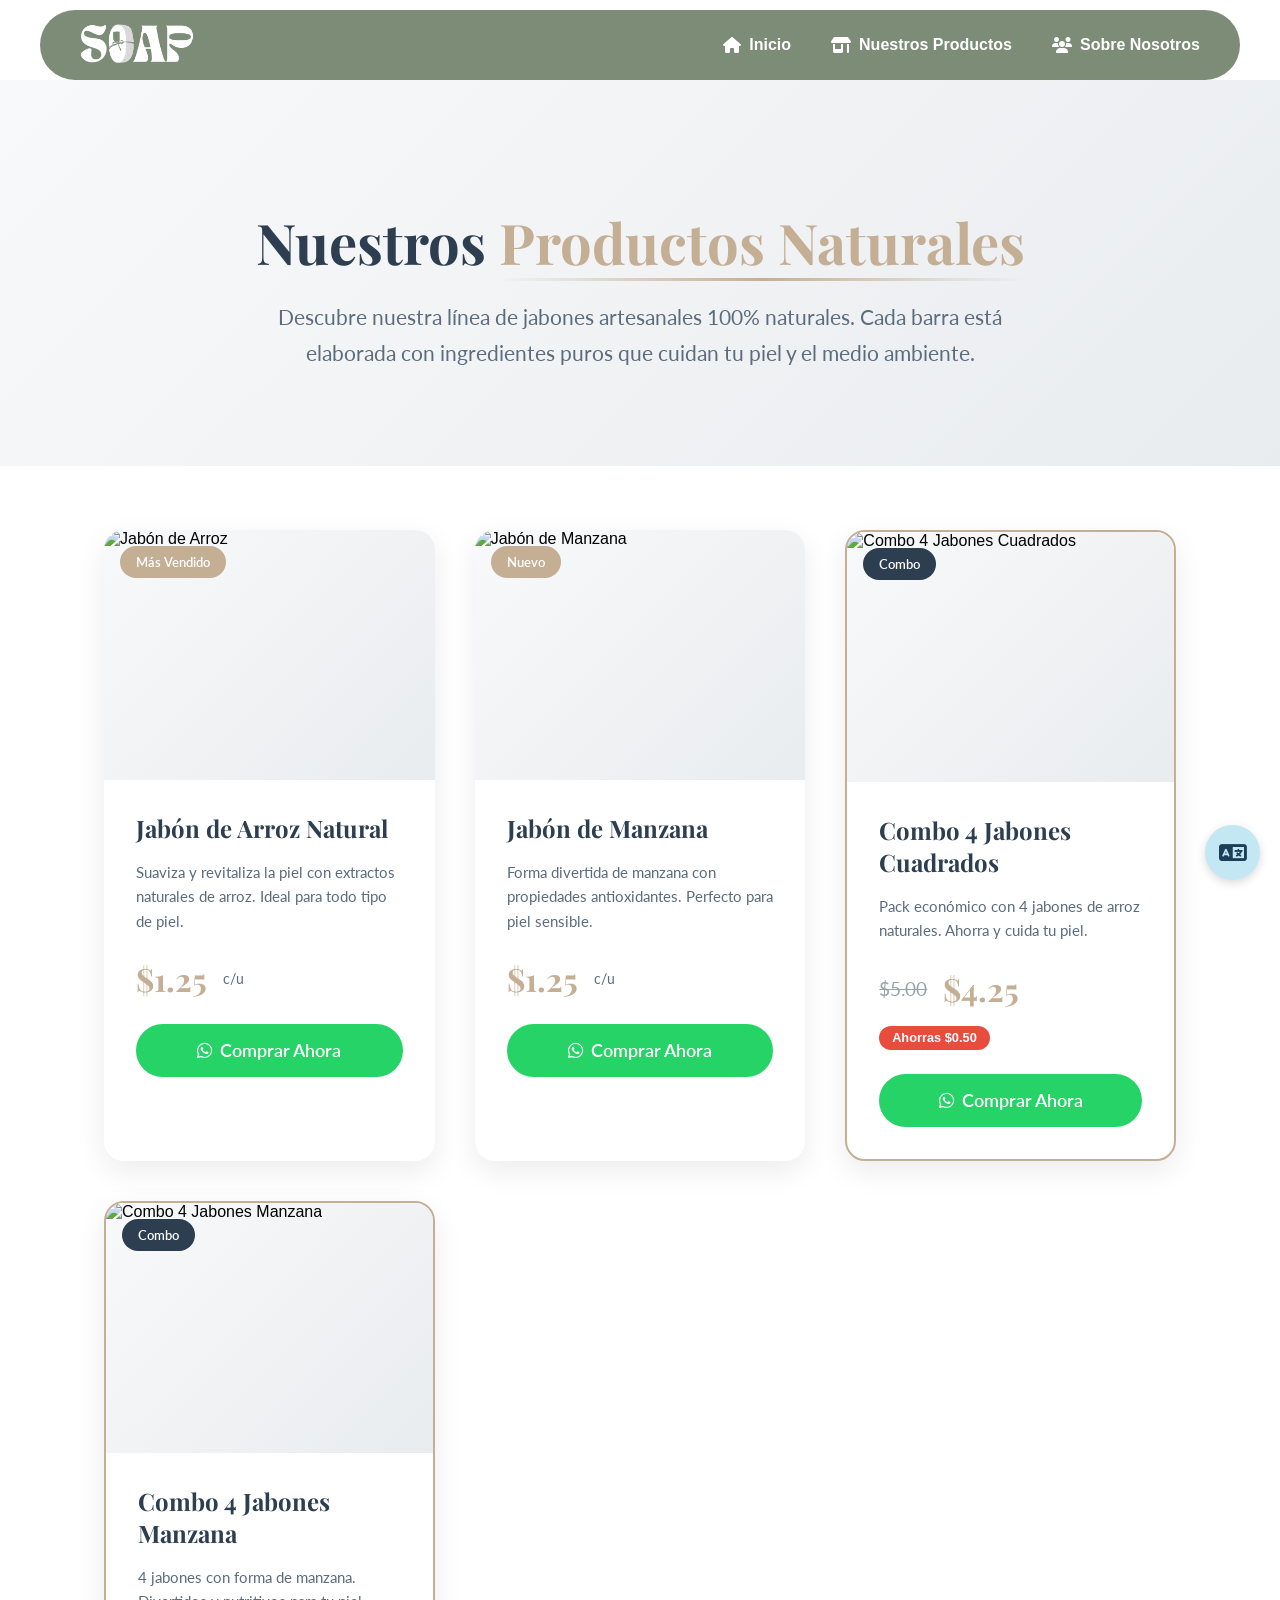
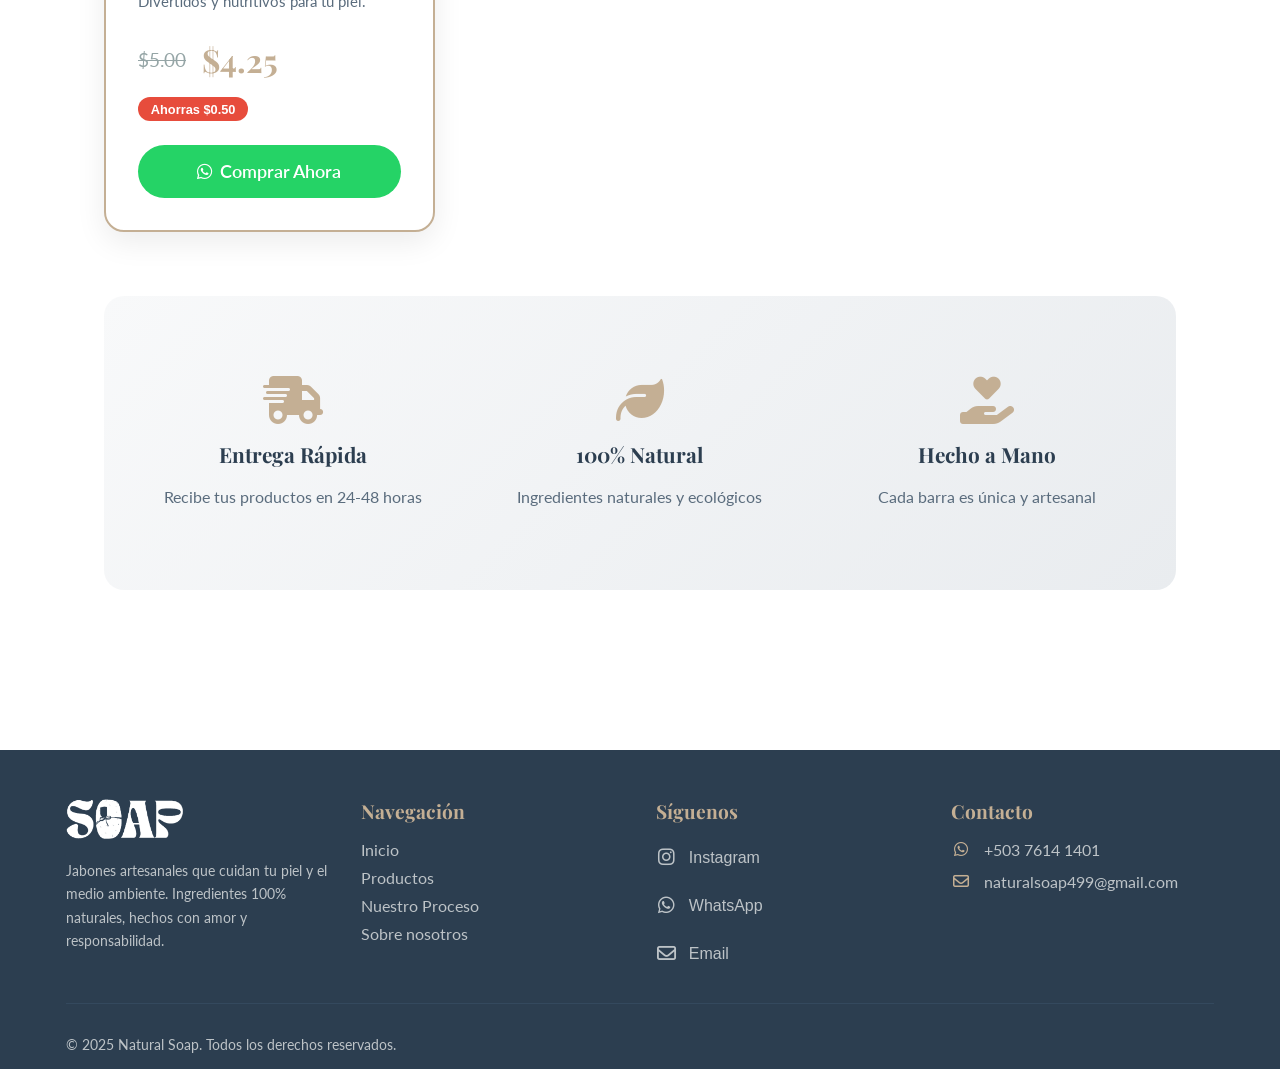
==== commit 4584351b: "Update productos.html images" ====
--- a/productos.html
+++ b/productos.html
@@ -67,7 +67,7 @@
       <!-- Jabón de Arroz Individual -->
       <div class="product-card">
         <div class="product-image">
-          <img src="img-sources/Soap1.jpeg" alt="Jabón de Arroz" class="product-img">
+          <img src="img-sources/soapimage1.jpeg" alt="Jabón de Arroz" class="product-img">
           <div class="product-badge">Más Vendido</div>
         </div>
         <div class="product-info">
@@ -89,7 +89,7 @@
       <!-- Jabón de Manzana Individual -->
       <div class="product-card">
         <div class="product-image">
-          <img src="img-sources/Soap2.jpeg" alt="Jabón de Manzana" class="product-img">
+          <img src="img-sources/soapimage2.jpeg" alt="Jabón de Manzana" class="product-img">
           <div class="product-badge">Nuevo</div>
         </div>
         <div class="product-info">
@@ -111,7 +111,7 @@
       <!-- Combo 4 Jabones Cuadrados -->
       <div class="product-card combo-card">
         <div class="product-image">
-          <img src="img-sources/Soap-combo1.jpeg" alt="Combo 4 Jabones Cuadrados" class="product-img">
+          <img src="img-sources/soapimage1.jpeg" alt="Combo 4 Jabones Cuadrados" class="product-img">
           <div class="product-badge combo-badge" data-translate="product_combo">Combo</div>
         </div>
         <div class="product-info">
@@ -134,7 +134,7 @@
       <!-- Combo 4 Jabones Manzana -->
       <div class="product-card combo-card">
         <div class="product-image">
-          <img src="img-sources/Soap-combo2.jpeg" alt="Combo 4 Jabones Manzana" class="product-img">
+          <img src="img-sources/soapimage2.jpeg" alt="Combo 4 Jabones Manzana" class="product-img">
           <div class="product-badge combo-badge" data-translate="product_combo">Combo</div>
         </div>
         <div class="product-info">
@@ -235,19 +235,19 @@
     <div class="footer-divider"></div>
 
     <!-- Créditos discretos -->
-    <div class="footer-bottom">
-      <div class="copyright">
-        <p data-translate="footer_copyright">&copy; 2025 Natural Soap. Todos los derechos reservados.</p>
-      </div>
-    </div>
-  </div>
-</footer>
+    <div class="footer-bottom">
+      <div class="copyright">
+        <p data-translate="footer_copyright">&copy; 2025 Natural Soap. Todos los derechos reservados.</p>
+      </div>
+    </div>
+  </div>
+</footer>
 
 </main>
-  <script src="assets/js/translations.js"></script>
-  <script src="assets/js/global.js"></script>
-  <script src="assets/js/pages/productos.js"></script>
-</body>
+  <script src="assets/js/translations.js"></script>
+  <script src="assets/js/global.js"></script>
+  <script src="assets/js/pages/productos.js"></script>
+</body>
 
 </html>
 
--- a/assets/css/global.css
+++ b/assets/css/global.css
@@ -315,14 +315,10 @@
   font-size: 0.9rem;
 }
 
-.developer-credit {
-  text-align: right;
-}
-
-.credit-link {
-  color: #C4AF94;
-  text-decoration: none;
-  transition: color 0.3s ease;
+.credit-link {
+  color: #C4AF94;
+  text-decoration: none;
+  transition: color 0.3s ease;
 }
 
 .credit-link:hover {
@@ -345,15 +341,11 @@
     justify-content: center;
   }
 
-  .footer-bottom {
-    flex-direction: column;
-    text-align: center;
-  }
-
-  .developer-credit {
-    text-align: center;
-  }
-}
+  .footer-bottom {
+    flex-direction: column;
+    text-align: center;
+  }
+}
 
 @media (max-width: 480px) {
   .main-footer {
@@ -434,4 +426,4 @@
   .main-footer .container {
     padding: 0 1rem;
   }
-}+}
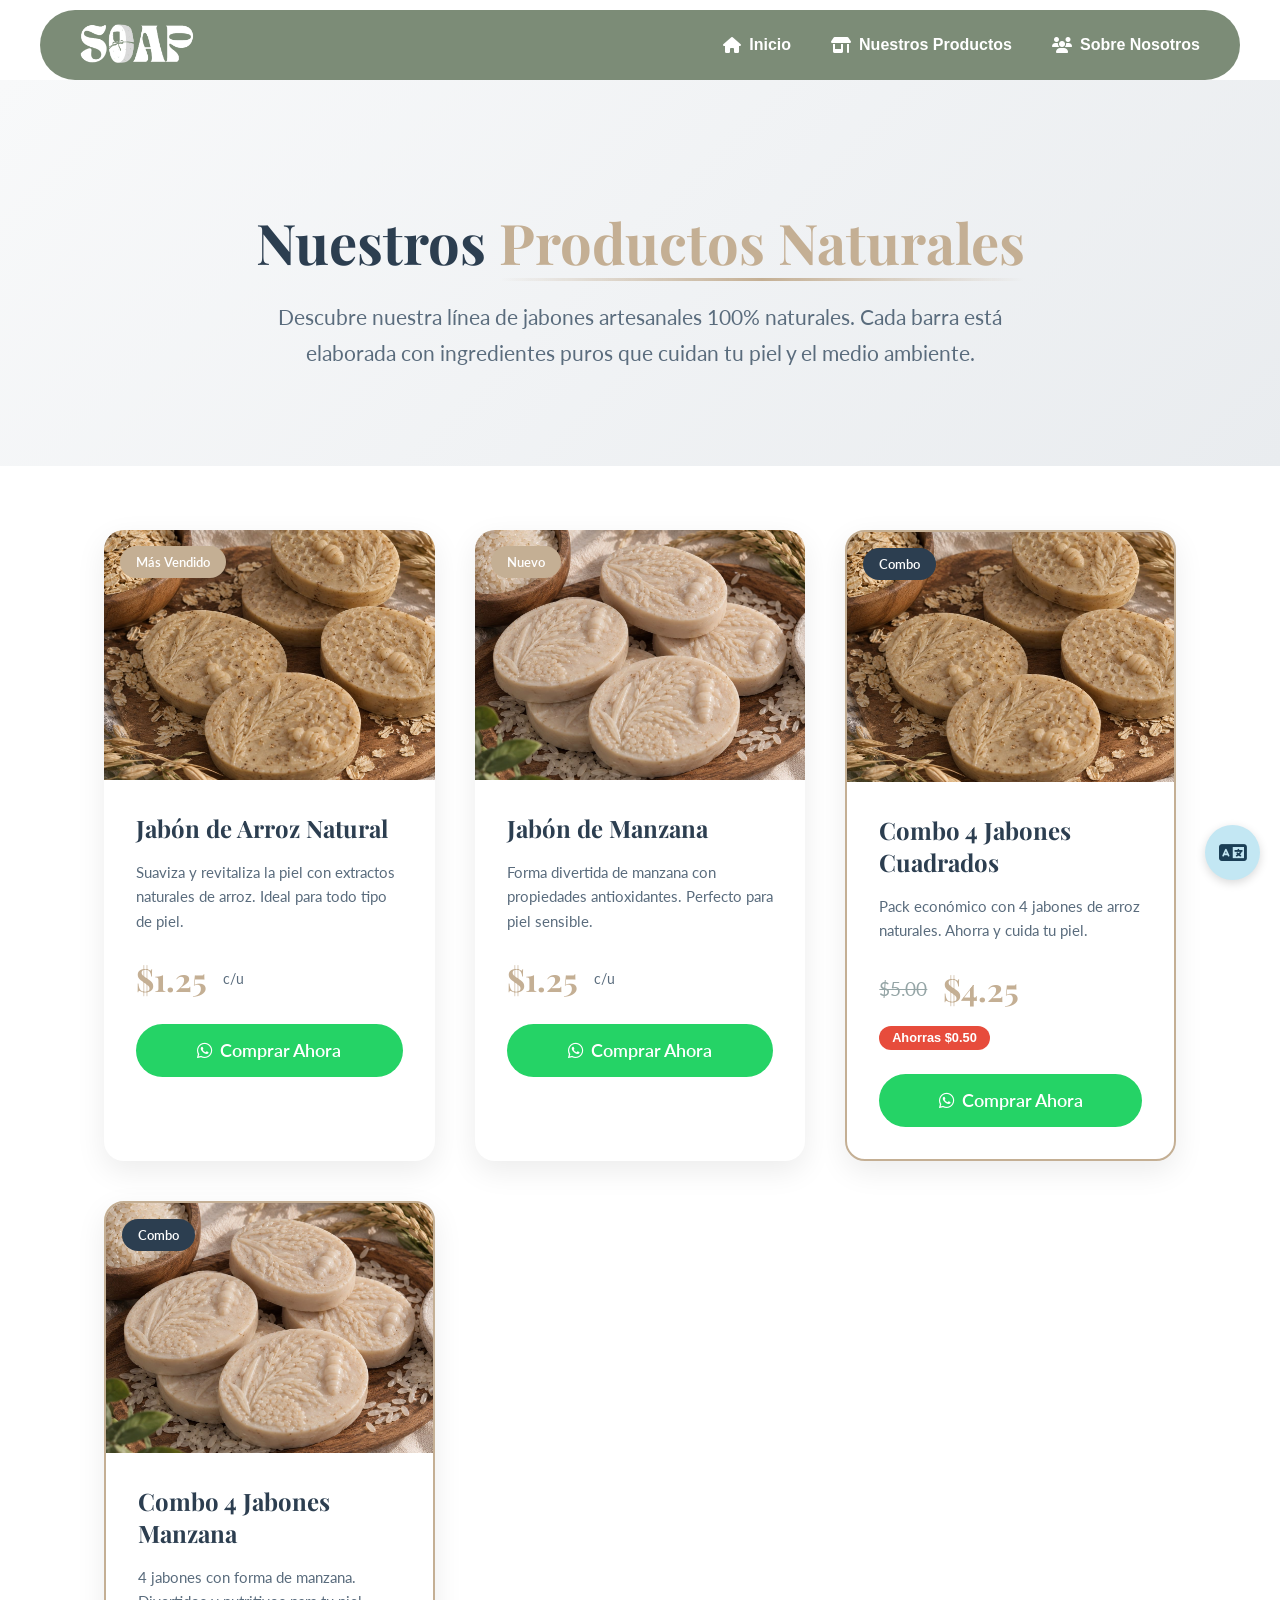
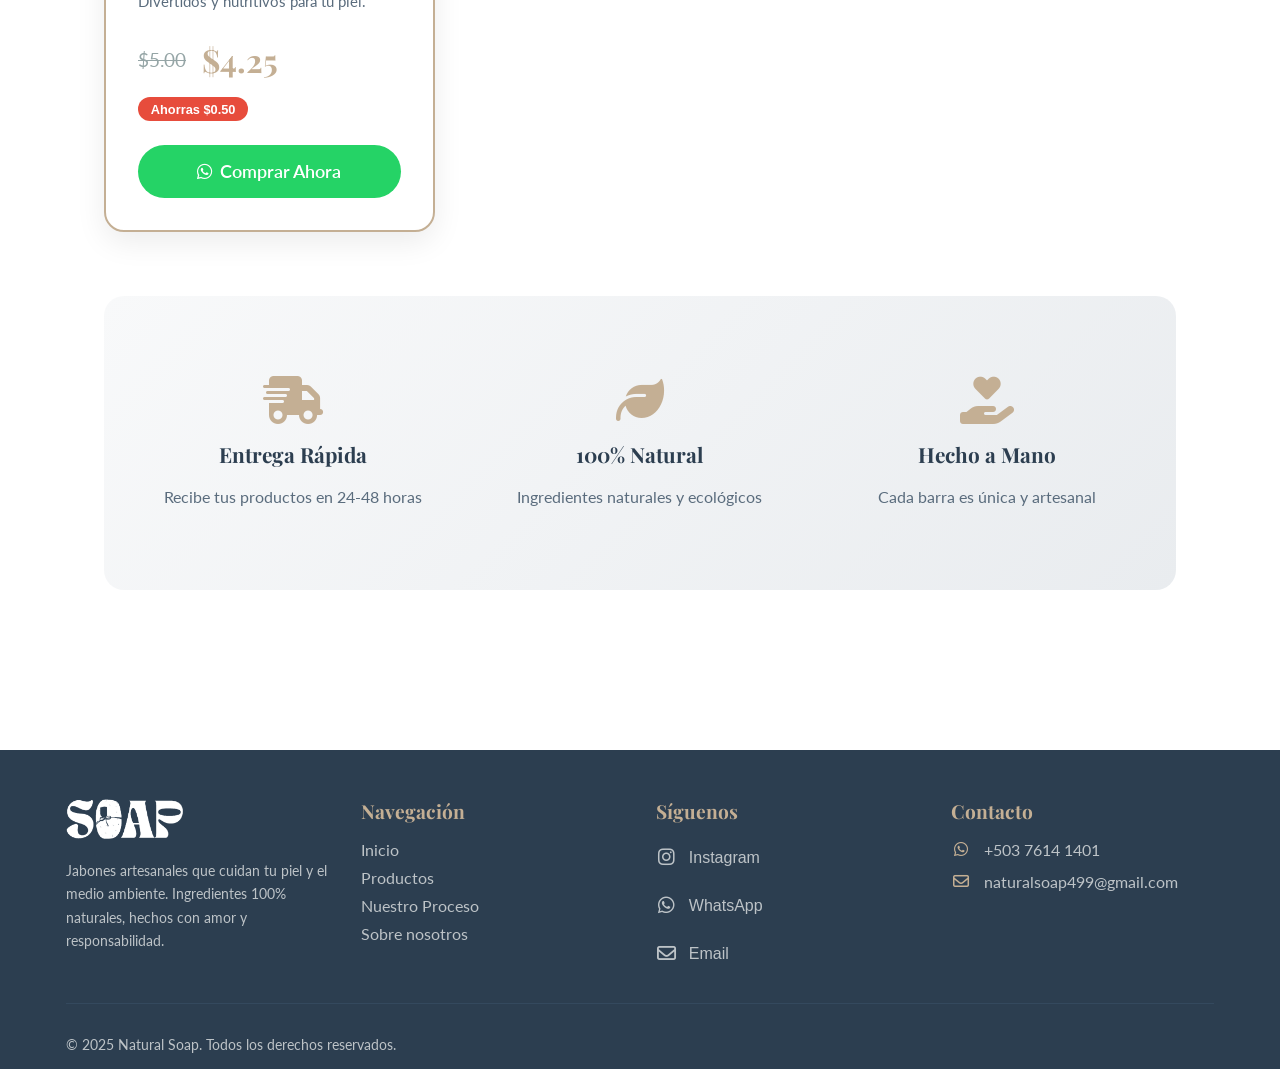
==== commit fe2c0ef2: "Update productos.html" ====
--- a/productos.html
+++ b/productos.html
@@ -67,7 +67,7 @@
       <!-- Jabón de Arroz Individual -->
       <div class="product-card">
         <div class="product-image">
-          <img src="img-sources/soapimage1.jpeg" alt="Jabón de Arroz" class="product-img">
+          <img src="img-sources/soapimage1.jpg" alt="Jabón de Arroz" class="product-img">
           <div class="product-badge">Más Vendido</div>
         </div>
         <div class="product-info">
@@ -89,7 +89,7 @@
       <!-- Jabón de Manzana Individual -->
       <div class="product-card">
         <div class="product-image">
-          <img src="img-sources/soapimage2.jpeg" alt="Jabón de Manzana" class="product-img">
+          <img src="img-sources/soapimage2.jpg" alt="Jabón de Manzana" class="product-img">
           <div class="product-badge">Nuevo</div>
         </div>
         <div class="product-info">
@@ -111,7 +111,7 @@
       <!-- Combo 4 Jabones Cuadrados -->
       <div class="product-card combo-card">
         <div class="product-image">
-          <img src="img-sources/soapimage1.jpeg" alt="Combo 4 Jabones Cuadrados" class="product-img">
+          <img src="img-sources/soapimage1.jpg" alt="Combo 4 Jabones Cuadrados" class="product-img">
           <div class="product-badge combo-badge" data-translate="product_combo">Combo</div>
         </div>
         <div class="product-info">
@@ -134,7 +134,7 @@
       <!-- Combo 4 Jabones Manzana -->
       <div class="product-card combo-card">
         <div class="product-image">
-          <img src="img-sources/soapimage2.jpeg" alt="Combo 4 Jabones Manzana" class="product-img">
+          <img src="img-sources/soapimage2.jpg" alt="Combo 4 Jabones Manzana" class="product-img">
           <div class="product-badge combo-badge" data-translate="product_combo">Combo</div>
         </div>
         <div class="product-info">
